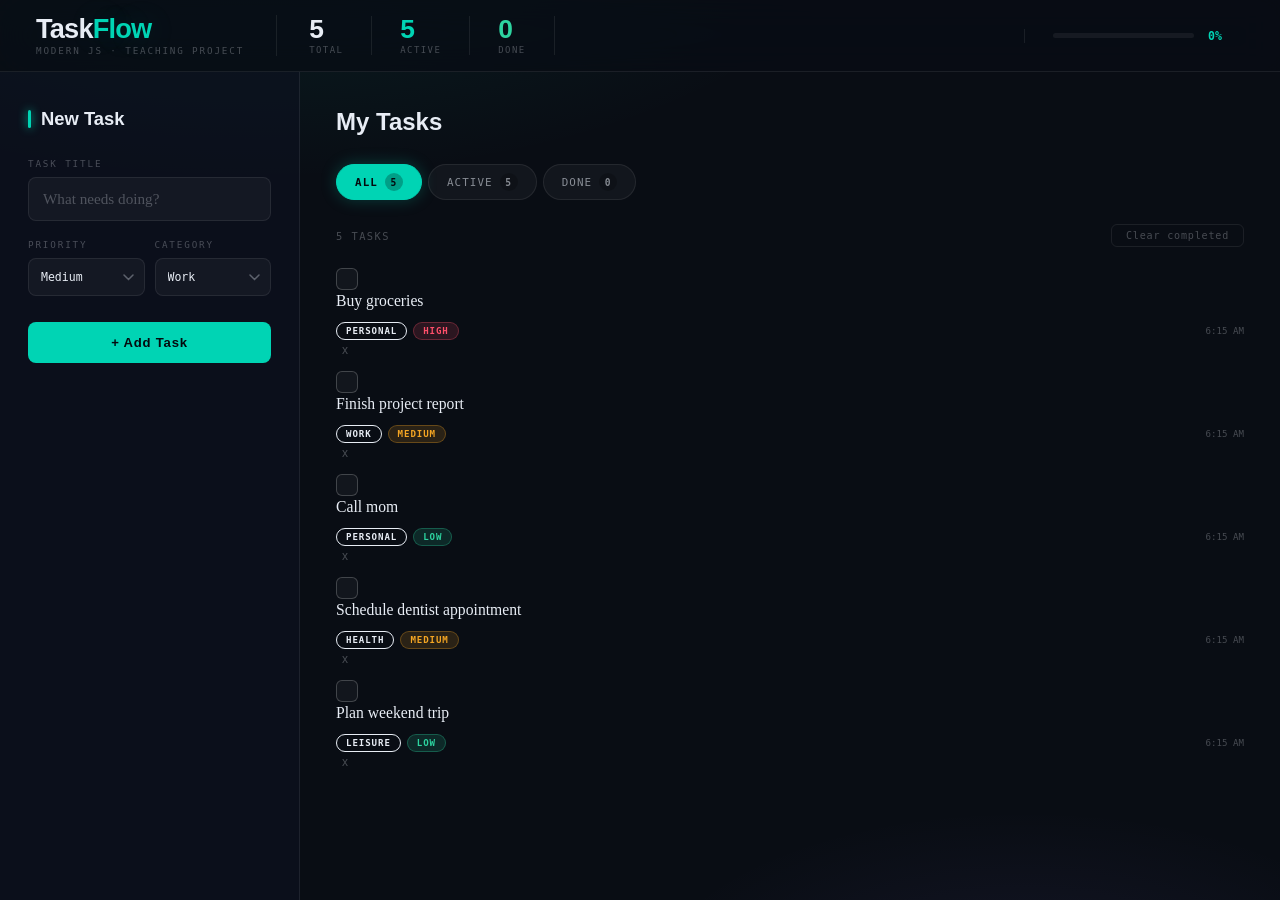
==== index.html @ 44ded997 "initial commit: TaskFlow JS Project" ====
<!DOCTYPE html>
<html lang="en">
<head>
    <meta charset="UTF-8">
    <meta name="viewport" content="width=device-width, initial-scale=1.0">
    <title>TaskFlow</title>
    <link rel="stylesheet" href="css/app.css">
</head>
<body>
   <header>
    <div class="logo-block">
      <h1>Task<span class="accent">Flow</span></h1>
      <p class="logo-subtitle">Modern JS · Teaching Project</p>
    </div>

    <div class="header-stats">
      <div class="stat-chip">
        <span class="stat-num" id="stat-total">0</span>
        <span class="stat-label">Total</span>
      </div>
      <div class="stat-chip">
        <span class="stat-num" id="stat-active">0</span>
        <span class="stat-label">Active</span>
      </div>
      <div class="stat-chip">
        <span class="stat-num" id="stat-done">0</span>
        <span class="stat-label">Done</span>
      </div>
    </div>

    <div class="progress-block">
      <div class="progress-track">
        <div class="progress-fill" id="progress-fill" style="width:0%"></div>
      </div>
      <span class="progress-pct" id="progress-pct">0%</span>
    </div>
  </header>

   <main>
          <aside>
      <h2>New Task</h2>

      <div class="field">
        <label for="task-input">Task Title</label>
        <input
          type="text"
          id="task-input"
          placeholder="What needs doing?"
          maxlength="80"
          autocomplete="off"
        />
        <p class="error-msg" id="error-msg">Please enter a task title.</p>
      </div>

      <div class="field">
        <div class="select-group">
          <div>
            <label for="priority-select">Priority</label>
            <select id="priority-select">
              <option value="high">High</option>
              <option value="medium" selected>Medium</option>
              <option value="low">Low</option>
            </select>
          </div>
          <div>
            <label for="category-select">Category</label>
            <select id="category-select">
              <option value="Work">Work</option>
              <option value="Personal">Personal</option>
              <option value="Learning">Learning</option>
              <option value="Health">Health</option>
            </select>
          </div>
        </div>
      </div>

      <button class="btn-add" onclick="addTask()">+ Add Task</button>
  
    </aside>

     <section class="task-panel">

      <div class="panel-heading">
        <h2>My Tasks</h2>
      </div>

      <!-- Filter Tabs -->
      <div class="filter-row">
        <button class="filter-tab active" data-filter="all"       onclick="setFilter('all')">All <span class="filter-count" id="count-all">0</span></button>
        <button class="filter-tab"        data-filter="active"    onclick="setFilter('active')">Active <span class="filter-count" id="count-active">0</span></button>
        <button class="filter-tab"        data-filter="completed" onclick="setFilter('completed')">Done <span class="filter-count" id="count-completed">0</span></button>
      </div>

      <!-- Toolbar -->
      <div class="toolbar">
        <span class="toolbar-label" id="toolbar-label">0 tasks</span>
        <button class="btn-clear" onclick="clearCompleted()">Clear completed</button>
      </div>

      <!-- Cards -->
      <div id="task-list"></div>

      <!-- Empty State -->
      <div class="empty-state" id="empty-state">
        <span class="empty-icon">🌌</span>
        <h3>Nothing here yet</h3>
        <p>Add your first task using the panel on the left.</p>
      </div>

    </section>
   </main>
    <script src="js/app.js"></script>
</body>
</html>
---- css/app.css ----
:root {
      /* Palette */
      --bg:          #090d14;
      --bg2:         #0d1220;
      --surface:     rgba(255, 255, 255, 0.04);
      --surface-up:  rgba(255, 255, 255, 0.07);
      --border:      rgba(255, 255, 255, 0.08);
      --border-up:   rgba(0, 212, 180, 0.35);

      --teal:        #00D4B4;
      --teal-dim:    rgba(0, 212, 180, 0.15);
      --teal-glow:   rgba(0, 212, 180, 0.25);

      --amber:       #F5A623;
      --amber-dim:   rgba(245, 166, 35, 0.14);

      --rose:        #FF4F6A;
      --rose-dim:    rgba(255, 79, 106, 0.14);

      --violet:      #9B7FFF;
      --violet-dim:  rgba(155, 127, 255, 0.14);

      --sky:         #3AB4F2;
      --sky-dim:     rgba(58, 180, 242, 0.14);

      --green:       #2DD4A0;
      --green-dim:   rgba(45, 212, 160, 0.14);

      --text:        #E8EDF5;
      --text-mid:    rgba(232, 237, 245, 0.55);
      --text-dim:    rgba(232, 237, 245, 0.28);

      /* Typography */
      --font-display: 'Syne', sans-serif;
      --font-mono:    'JetBrains Mono', monospace;
      --font-body:    'Lora', Georgia, serif;

      /* Shadows */
      --glow-teal:  0 0 30px rgba(0, 212, 180, 0.18);
      --glow-card:  0 4px 32px rgba(0, 0, 0, 0.5);
      --lift:       0 8px 40px rgba(0, 0, 0, 0.55), 0 0 0 1px rgba(0, 212, 180, 0.2);
    }

    /* ═══════════════════════════════════════════════════════
       RESET & BASE
    ═══════════════════════════════════════════════════════ */
    *, *::before, *::after { margin: 0; padding: 0; box-sizing: border-box; }

    html { scroll-behavior: smooth; }

    body {
      font-family: var(--font-body);
      background-color: var(--bg);
      color: var(--text);
      min-height: 100vh;
      display: grid;
      grid-template-rows: auto 1fr auto;
      overflow-x: hidden;

      /* Star-field dot grid */
      background-image:
        radial-gradient(ellipse 80% 50% at 20% -10%, rgba(0,212,180,0.10) 0%, transparent 60%),
        radial-gradient(ellipse 60% 40% at 80% 110%, rgba(155,127,255,0.08) 0%, transparent 50%),
        radial-gradient(1px 1px at 25%  18%, rgba(255,255,255,0.35) 0%, transparent 0%),
        radial-gradient(1px 1px at 72%  42%, rgba(255,255,255,0.25) 0%, transparent 0%),
        radial-gradient(1px 1px at 45%  75%, rgba(255,255,255,0.20) 0%, transparent 0%),
        radial-gradient(1px 1px at 88%  15%, rgba(255,255,255,0.30) 0%, transparent 0%),
        radial-gradient(1px 1px at 12%  88%, rgba(255,255,255,0.20) 0%, transparent 0%),
        radial-gradient(1px 1px at 60%  60%, rgba(255,255,255,0.15) 0%, transparent 0%);
    }

    /* ═══════════════════════════════════════════════════════
       HEADER — frosted glass bar
    ═══════════════════════════════════════════════════════ */
    header {
      position: sticky;
      top: 0;
      z-index: 100;
      backdrop-filter: blur(20px) saturate(180%);
      -webkit-backdrop-filter: blur(20px) saturate(180%);
      background: rgba(9, 13, 20, 0.82);
      border-bottom: 1px solid var(--border);
      padding: 0 36px;
      display: flex;
      align-items: center;
      gap: 0;
      min-height: 72px;
      animation: slideDown 0.5s cubic-bezier(0.16, 1, 0.3, 1);
    }

    @keyframes slideDown {
      from { transform: translateY(-100%); opacity: 0; }
      to   { transform: translateY(0);     opacity: 1; }
    }

    /* Logo */
    .logo-block {
      display: flex;
      flex-direction: column;
      gap: 3px;
      padding-right: 32px;
      margin-right: 32px;
      border-right: 1px solid var(--border);
    }

    .logo-block h1 {
      font-family: var(--font-display);
      font-size: 1.7rem;
      font-weight: 800;
      letter-spacing: -0.03em;
      line-height: 1;
      color: var(--text);
    }

    .logo-block h1 .accent {
      color: var(--teal);
      text-shadow: var(--glow-teal);
    }

    .logo-subtitle {
      font-family: var(--font-mono);
      font-size: 0.58rem;
      letter-spacing: 0.2em;
      text-transform: uppercase;
      color: var(--text-dim);
    }

    /* Stats */
    .header-stats {
      display: flex;
      align-items: center;
      gap: 0;
      flex: 1;
    }

    .stat-chip {
      padding: 0 28px;
      border-right: 1px solid var(--border);
      display: flex;
      flex-direction: column;
      gap: 3px;
    }

    .stat-chip:first-child { padding-left: 0; }

    .stat-num {
      font-family: var(--font-display);
      font-size: 1.65rem;
      font-weight: 700;
      line-height: 1;
      color: var(--text);
      transition: color 0.3s;
    }

    .stat-chip:nth-child(2) .stat-num { color: var(--teal); }
    .stat-chip:nth-child(3) .stat-num { color: var(--green); }

    .stat-label {
      font-family: var(--font-mono);
      font-size: 0.56rem;
      text-transform: uppercase;
      letter-spacing: 0.16em;
      color: var(--text-dim);
    }

    /* Progress */
    .progress-block {
      margin-left: auto;
      display: flex;
      align-items: center;
      gap: 14px;
      min-width: 220px;
      padding-left: 28px;
      border-left: 1px solid var(--border);
    }

    .progress-track {
      flex: 1;
      height: 5px;
      background: rgba(255,255,255,0.06);
      border-radius: 99px;
      overflow: visible;
      position: relative;
    }

    .progress-fill {
      height: 100%;
      border-radius: 99px;
      background: linear-gradient(90deg, var(--teal), #00ffcc);
      box-shadow: 0 0 12px var(--teal-glow);
      transition: width 0.5s cubic-bezier(0.4, 0, 0.2, 1);
      position: relative;
    }

    .progress-fill::after {
      content: '';
      position: absolute;
      right: -1px;
      top: 50%;
      transform: translateY(-50%);
      width: 9px;
      height: 9px;
      background: var(--teal);
      border-radius: 50%;
      box-shadow: 0 0 10px var(--teal);
      display: var(--dot-visible, none);
    }

    .progress-pct {
      font-family: var(--font-mono);
      font-size: 0.72rem;
      font-weight: 600;
      color: var(--teal);
      min-width: 36px;
    }

    /* ═══════════════════════════════════════════════════════
       MAIN LAYOUT
    ═══════════════════════════════════════════════════════ */
    main {
      display: grid;
      grid-template-columns: 300px 1fr;
    }

    /* ═══════════════════════════════════════════════════════
       SIDEBAR — glass form panel
    ═══════════════════════════════════════════════════════ */
    aside {
      border-right: 1px solid var(--border);
      padding: 36px 28px;
      background: rgba(13, 18, 32, 0.6);
      position: sticky;
      top: 72px;
      height: calc(100vh - 72px);
      overflow-y: auto;
      animation: fadeUp 0.5s 0.1s cubic-bezier(0.16, 1, 0.3, 1) both;
    }

    @keyframes fadeUp {
      from { opacity: 0; transform: translateY(20px); }
      to   { opacity: 1; transform: translateY(0); }
    }

    aside h2 {
      font-family: var(--font-display);
      font-size: 1.15rem;
      font-weight: 700;
      color: var(--text);
      margin-bottom: 28px;
      display: flex;
      align-items: center;
      gap: 10px;
    }

    aside h2::before {
      content: '';
      display: block;
      width: 3px;
      height: 18px;
      background: var(--teal);
      border-radius: 2px;
      box-shadow: 0 0 10px var(--teal);
    }

    /* Form fields */
    .field { margin-bottom: 18px; }

    label {
      display: block;
      font-family: var(--font-mono);
      font-size: 0.58rem;
      letter-spacing: 0.2em;
      text-transform: uppercase;
      color: var(--text-dim);
      margin-bottom: 8px;
    }

    input[type="text"] {
      width: 100%;
      padding: 12px 14px;
      background: var(--surface);
      border: 1px solid var(--border);
      border-radius: 8px;
      color: var(--text);
      font-family: var(--font-body);
      font-size: 0.95rem;
      outline: none;
      transition: border-color 0.2s, box-shadow 0.2s, background 0.2s;
    }

    input[type="text"]:focus {
      border-color: var(--teal);
      background: var(--teal-dim);
      box-shadow: 0 0 0 3px rgba(0,212,180,0.1), inset 0 0 20px rgba(0,212,180,0.04);
    }

    input[type="text"]::placeholder { color: var(--text-dim); }

    .select-group {
      display: grid;
      grid-template-columns: 1fr 1fr;
      gap: 10px;
    }

    select {
      width: 100%;
      padding: 11px 30px 11px 12px;
      background: var(--surface);
      border: 1px solid var(--border);
      border-radius: 8px;
      color: var(--text);
      font-family: var(--font-mono);
      font-size: 0.72rem;
      outline: none;
      cursor: pointer;
      appearance: none;
      background-image: url("data:image/svg+xml,%3Csvg xmlns='http://www.w3.org/2000/svg' width='11' height='7' viewBox='0 0 11 7'%3E%3Cpath d='M1 1l4.5 4.5L10 1' stroke='rgba(232,237,245,0.35)' fill='none' stroke-width='1.5' stroke-linecap='round'/%3E%3C/svg%3E");
      background-repeat: no-repeat;
      background-position: right 10px center;
      transition: border-color 0.2s, box-shadow 0.2s;
    }

    select:focus {
      border-color: var(--teal);
      box-shadow: 0 0 0 3px rgba(0,212,180,0.1);
    }

    select option { background: #131820; }

    /* Add button */
    .btn-add {
      width: 100%;
      padding: 13px;
      background: var(--teal);
      color: #040a0e;
      border: none;
      border-radius: 8px;
      font-family: var(--font-display);
      font-size: 0.82rem;
      font-weight: 700;
      letter-spacing: 0.06em;
      cursor: pointer;
      transition: all 0.2s;
      margin-top: 8px;
      position: relative;
      overflow: hidden;
    }

    .btn-add::before {
      content: '';
      position: absolute;
      inset: 0;
      background: linear-gradient(135deg, rgba(255,255,255,0.25), transparent);
      opacity: 0;
      transition: opacity 0.2s;
    }

    .btn-add:hover {
      background: #00ffcc;
      box-shadow: 0 6px 24px rgba(0,212,180,0.4);
      transform: translateY(-2px);
    }

    .btn-add:hover::before { opacity: 1; }
    .btn-add:active { transform: translateY(0); box-shadow: none; }

    /* Divider */
    .sidebar-divider {
      height: 1px;
      background: var(--border);
      margin: 28px 0;
    }

    /* Concept pills in sidebar */
    .sidebar-concepts h3 {
      font-family: var(--font-mono);
      font-size: 0.58rem;
      letter-spacing: 0.2em;
      text-transform: uppercase;
      color: var(--text-dim);
      margin-bottom: 14px;
    }

    .concept-grid {
      display: flex;
      flex-wrap: wrap;
      gap: 6px;
    }

    .c-pill {
      font-family: var(--font-mono);
      font-size: 0.6rem;
      letter-spacing: 0.08em;
      padding: 4px 10px;
      border-radius: 20px;
      border: 1px solid var(--border);
      color: var(--text-dim);
      background: var(--surface);
      transition: all 0.2s;
    }

    .c-pill:hover {
      border-color: var(--teal);
      color: var(--teal);
      background: var(--teal-dim);
    }

    /* Error message */
    .error-msg {
      font-family: var(--font-mono);
      font-size: 0.68rem;
      color: var(--rose);
      margin-top: 6px;
      display: none;
      animation: shake 0.3s ease;
    }

    .error-msg.visible { display: block; }

    @keyframes shake {
      0%,100% { transform: translateX(0); }
      25%      { transform: translateX(-4px); }
      75%      { transform: translateX(4px); }
    }

    /* ═══════════════════════════════════════════════════════
       TASK PANEL — right section
    ═══════════════════════════════════════════════════════ */
    .task-panel {
      padding: 36px 36px 48px;
      animation: fadeUp 0.5s 0.2s cubic-bezier(0.16, 1, 0.3, 1) both;
    }

    /* Panel heading */
    .panel-heading {
      display: flex;
      align-items: baseline;
      gap: 14px;
      margin-bottom: 28px;
    }

    .panel-heading h2 {
      font-family: var(--font-display);
      font-size: 1.5rem;
      font-weight: 700;
      color: var(--text);
    }

    /* Filter tabs */
    .filter-row {
      display: flex;
      align-items: center;
      gap: 6px;
      margin-bottom: 24px;
      flex-wrap: wrap;
    }

    .filter-tab {
      padding: 8px 18px;
      font-family: var(--font-mono);
      font-size: 0.68rem;
      letter-spacing: 0.1em;
      text-transform: uppercase;
      cursor: pointer;
      border: 1px solid var(--border);
      background: var(--surface);
      color: var(--text-mid);
      border-radius: 99px;
      transition: all 0.2s;
      display: flex;
      align-items: center;
      gap: 7px;
    }

    .filter-tab:hover {
      border-color: rgba(255,255,255,0.2);
      color: var(--text);
    }

    .filter-tab.active {
      background: var(--teal);
      border-color: var(--teal);
      color: #040a0e;
      font-weight: 600;
      box-shadow: 0 0 16px var(--teal-glow);
    }

    .filter-count {
      display: inline-flex;
      align-items: center;
      justify-content: center;
      min-width: 18px;
      height: 18px;
      padding: 0 5px;
      background: rgba(0,0,0,0.2);
      border-radius: 99px;
      font-size: 0.6rem;
      font-weight: 600;
    }

    .filter-tab.active .filter-count {
      background: rgba(0,0,0,0.25);
    }

    /* Toolbar row */
    .toolbar {
      display: flex;
      align-items: center;
      justify-content: space-between;
      margin-bottom: 20px;
    }

    .toolbar-label {
      font-family: var(--font-mono);
      font-size: 0.65rem;
      text-transform: uppercase;
      letter-spacing: 0.14em;
      color: var(--text-dim);
    }

    .btn-clear {
      font-family: var(--font-mono);
      font-size: 0.63rem;
      letter-spacing: 0.08em;
      color: var(--text-dim);
      background: transparent;
      border: 1px solid var(--border);
      padding: 5px 14px;
      border-radius: 6px;
      cursor: pointer;
      transition: all 0.2s;
    }

    .btn-clear:hover {
      border-color: var(--rose);
      color: var(--rose);
      background: var(--rose-dim);
    }

    /* ═══════════════════════════════════════════════════════
       TASK CARDS
    ═══════════════════════════════════════════════════════ */
    #task-list {
      display: flex;
      flex-direction: column;
      gap: 10px;
    }

    .task-card {
      background: var(--surface);
      border: 1px solid var(--border);
      border-radius: 12px;
      padding: 18px 20px;
      display: flex;
      align-items: flex-start;
      gap: 14px;
      transition: all 0.22s cubic-bezier(0.16, 1, 0.3, 1);
      animation: cardIn 0.3s cubic-bezier(0.16, 1, 0.3, 1);
      position: relative;
      overflow: hidden;
    }

    /* Left accent stripe by priority */
    .task-card::before {
      content: '';
      position: absolute;
      left: 0; top: 0; bottom: 0;
      width: 3px;
      border-radius: 12px 0 0 12px;
      background: var(--card-accent, var(--border));
      transition: opacity 0.3s;
    }

    .task-card[data-priority="high"]   { --card-accent: var(--rose); }
    .task-card[data-priority="medium"] { --card-accent: var(--amber); }
    .task-card[data-priority="low"]    { --card-accent: var(--green); }

    @keyframes cardIn {
      from { opacity: 0; transform: translateY(-10px) scale(0.98); }
      to   { opacity: 1; transform: translateY(0) scale(1); }
    }

    .task-card:hover {
      background: var(--surface-up);
      border-color: rgba(255,255,255,0.14);
      box-shadow: var(--glow-card);
      transform: translateY(-2px);
    }

    .task-card.done {
      opacity: 0.55;
    }

    .task-card.done .task-title {
      text-decoration: line-through;
      color: var(--text-dim);
    }

    /* Checkbox */
    .task-check {
      width: 22px;
      height: 22px;
      border: 1.5px solid rgba(255,255,255,0.2);
      border-radius: 6px;
      background: var(--surface);
      cursor: pointer;
      display: flex;
      align-items: center;
      justify-content: center;
      flex-shrink: 0;
      margin-top: 1px;
      font-size: 0.72rem;
      transition: all 0.18s;
      color: transparent;
    }

    .task-check:hover {
      border-color: var(--teal);
      background: var(--teal-dim);
      color: var(--teal);
    }

    .task-card.done .task-check {
      background: var(--green);
      border-color: var(--green);
      color: #040a0e;
      box-shadow: 0 0 12px rgba(45, 212, 160, 0.4);
    }

    /* Task body */
    .task-body { flex: 1; min-width: 0; }

    .task-title {
      font-family: var(--font-body);
      font-size: 0.98rem;
      font-weight: 500;
      line-height: 1.4;
      color: var(--text);
      margin-bottom: 10px;
      transition: color 0.2s;
    }

    .task-meta {
      display: flex;
      align-items: center;
      gap: 6px;
      flex-wrap: wrap;
    }

    /* Badges */
    .badge {
      font-family: var(--font-mono);
      font-size: 0.57rem;
      letter-spacing: 0.1em;
      text-transform: uppercase;
      padding: 3px 9px;
      border-radius: 20px;
      border: 1px solid currentColor;
      font-weight: 600;
    }

    .badge-high   { color: var(--rose);   background: var(--rose-dim);   border-color: rgba(255,79,106,0.3); }
    .badge-medium { color: var(--amber);  background: var(--amber-dim);  border-color: rgba(245,166,35,0.3); }
    .badge-low    { color: var(--green);  background: var(--green-dim);  border-color: rgba(45,212,160,0.3); }
    .badge-cat    { color: var(--violet); background: var(--violet-dim); border-color: rgba(155,127,255,0.3); }
    .badge-done   { color: var(--text-dim); background: transparent; border-color: rgba(255,255,255,0.1); }

    .task-time {
      font-family: var(--font-mono);
      font-size: 0.57rem;
      color: var(--text-dim);
      margin-left: auto;
    }

    /* Delete button */
    .btn-delete {
      background: none;
      border: none;
      color: var(--text-dim);
      cursor: pointer;
      font-size: 0.75rem;
      padding: 4px 6px;
      border-radius: 6px;
      transition: all 0.18s;
      flex-shrink: 0;
      line-height: 1;
    }

    .btn-delete:hover {
      color: var(--rose);
      background: var(--rose-dim);
    }

    /* ═══════════════════════════════════════════════════════
       EMPTY STATE
    ═══════════════════════════════════════════════════════ */
    .empty-state {
      text-align: center;
      padding: 80px 20px;
      display: none;
    }

    .empty-state.visible { display: block; }

    .empty-icon {
      font-size: 2.8rem;
      margin-bottom: 20px;
      display: block;
      filter: grayscale(0.3);
      animation: float 3s ease-in-out infinite;
    }

    @keyframes float {
      0%,100% { transform: translateY(0); }
      50%      { transform: translateY(-8px); }
    }

    .empty-state h3 {
      font-family: var(--font-display);
      font-size: 1.25rem;
      font-weight: 600;
      color: var(--text-mid);
      margin-bottom: 8px;
    }

    .empty-state p {
      font-family: var(--font-mono);
      font-size: 0.7rem;
      color: var(--text-dim);
      letter-spacing: 0.08em;
    }

    /* ═══════════════════════════════════════════════════════
       FOOTER
    ═══════════════════════════════════════════════════════ */
    footer {
      border-top: 1px solid var(--border);
      padding: 16px 36px;
      display: flex;
      align-items: center;
      justify-content: space-between;
      background: rgba(9,13,20,0.7);
      backdrop-filter: blur(10px);
    }

    .footer-tag {
      font-family: var(--font-mono);
      font-size: 0.6rem;
      color: var(--text-dim);
      letter-spacing: 0.14em;
      text-transform: uppercase;
    }

    .concepts-row { display: flex; gap: 6px; flex-wrap: wrap; }

    .concept-pill {
      font-family: var(--font-mono);
      font-size: 0.55rem;
      letter-spacing: 0.1em;
      text-transform: uppercase;
      padding: 4px 10px;
      background: var(--surface);
      border: 1px solid var(--border);
      border-radius: 20px;
      color: var(--text-dim);
      transition: all 0.2s;
    }

    .concept-pill:hover {
      border-color: var(--teal);
      color: var(--teal);
      background: var(--teal-dim);
    }

    /* ═══════════════════════════════════════════════════════
       SCROLLBAR STYLING
    ═══════════════════════════════════════════════════════ */
    ::-webkit-scrollbar { width: 5px; }
    ::-webkit-scrollbar-track { background: transparent; }
    ::-webkit-scrollbar-thumb { background: rgba(255,255,255,0.1); border-radius: 99px; }
    ::-webkit-scrollbar-thumb:hover { background: var(--teal); }

    /* ═══════════════════════════════════════════════════════
       RESPONSIVE
    ═══════════════════════════════════════════════════════ */
    @media (max-width: 820px) {
      main { grid-template-columns: 1fr; }
      aside {
        position: static;
        height: auto;
        border-right: none;
        border-bottom: 1px solid var(--border);
      }
      header { padding: 0 20px; flex-wrap: wrap; min-height: auto; gap: 12px; padding-top: 14px; padding-bottom: 14px; }
      .progress-block { padding-left: 0; border-left: none; margin-top: 4px; }
      .task-panel { padding: 24px 20px; }
    }
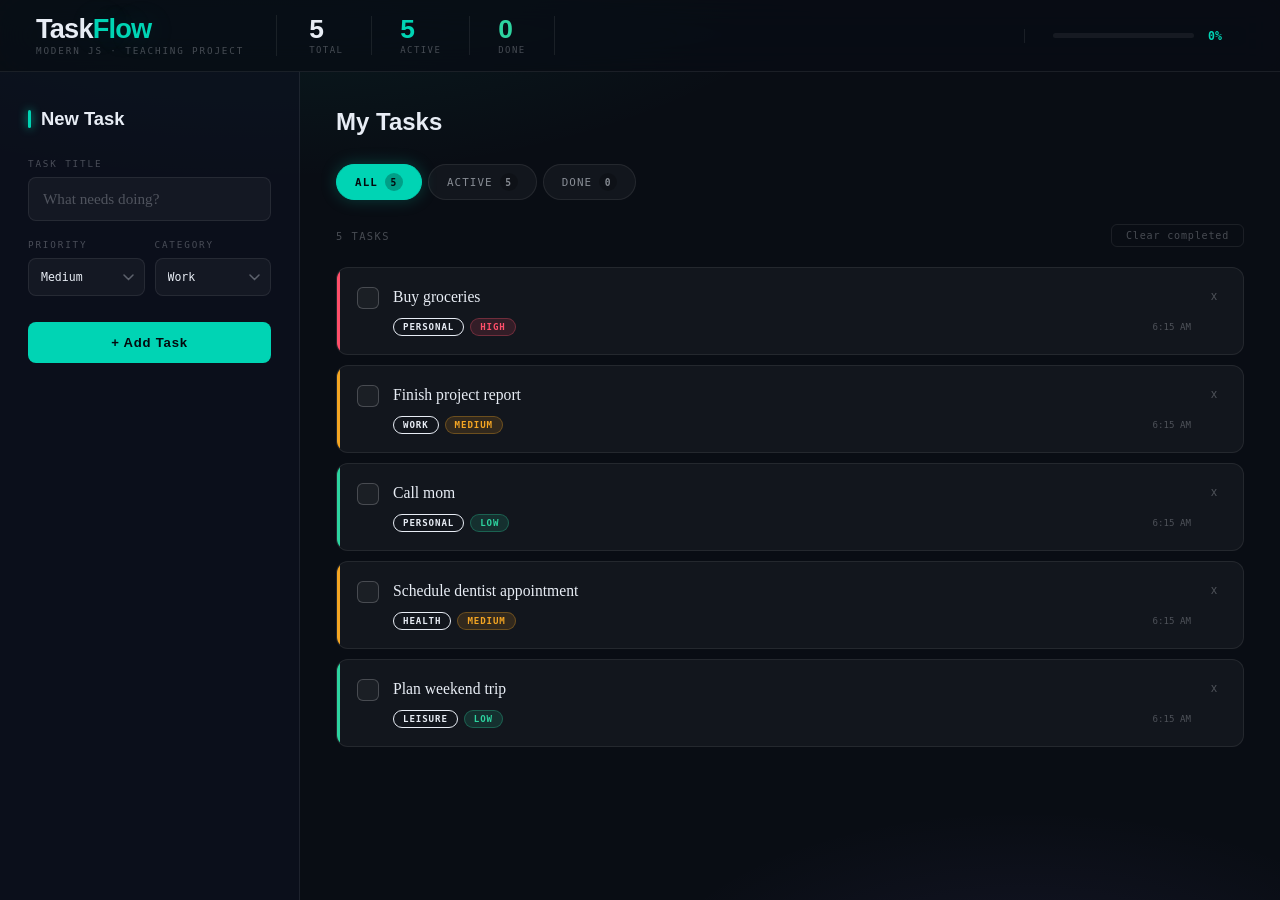
==== commit 6bdb432e: "Intial commit: TaskFlow JS Project" ====
--- a/index.html
+++ b/index.html
@@ -94,7 +94,7 @@
       <!-- Toolbar -->
       <div class="toolbar">
         <span class="toolbar-label" id="toolbar-label">0 tasks</span>
-        <button class="btn-clear" onclick="clearCompleted()">Clear completed</button>
+        <button class="btn-clear" onclick="clearCompletedTasks()">Clear completed</button>
       </div>
 
       <!-- Cards -->
